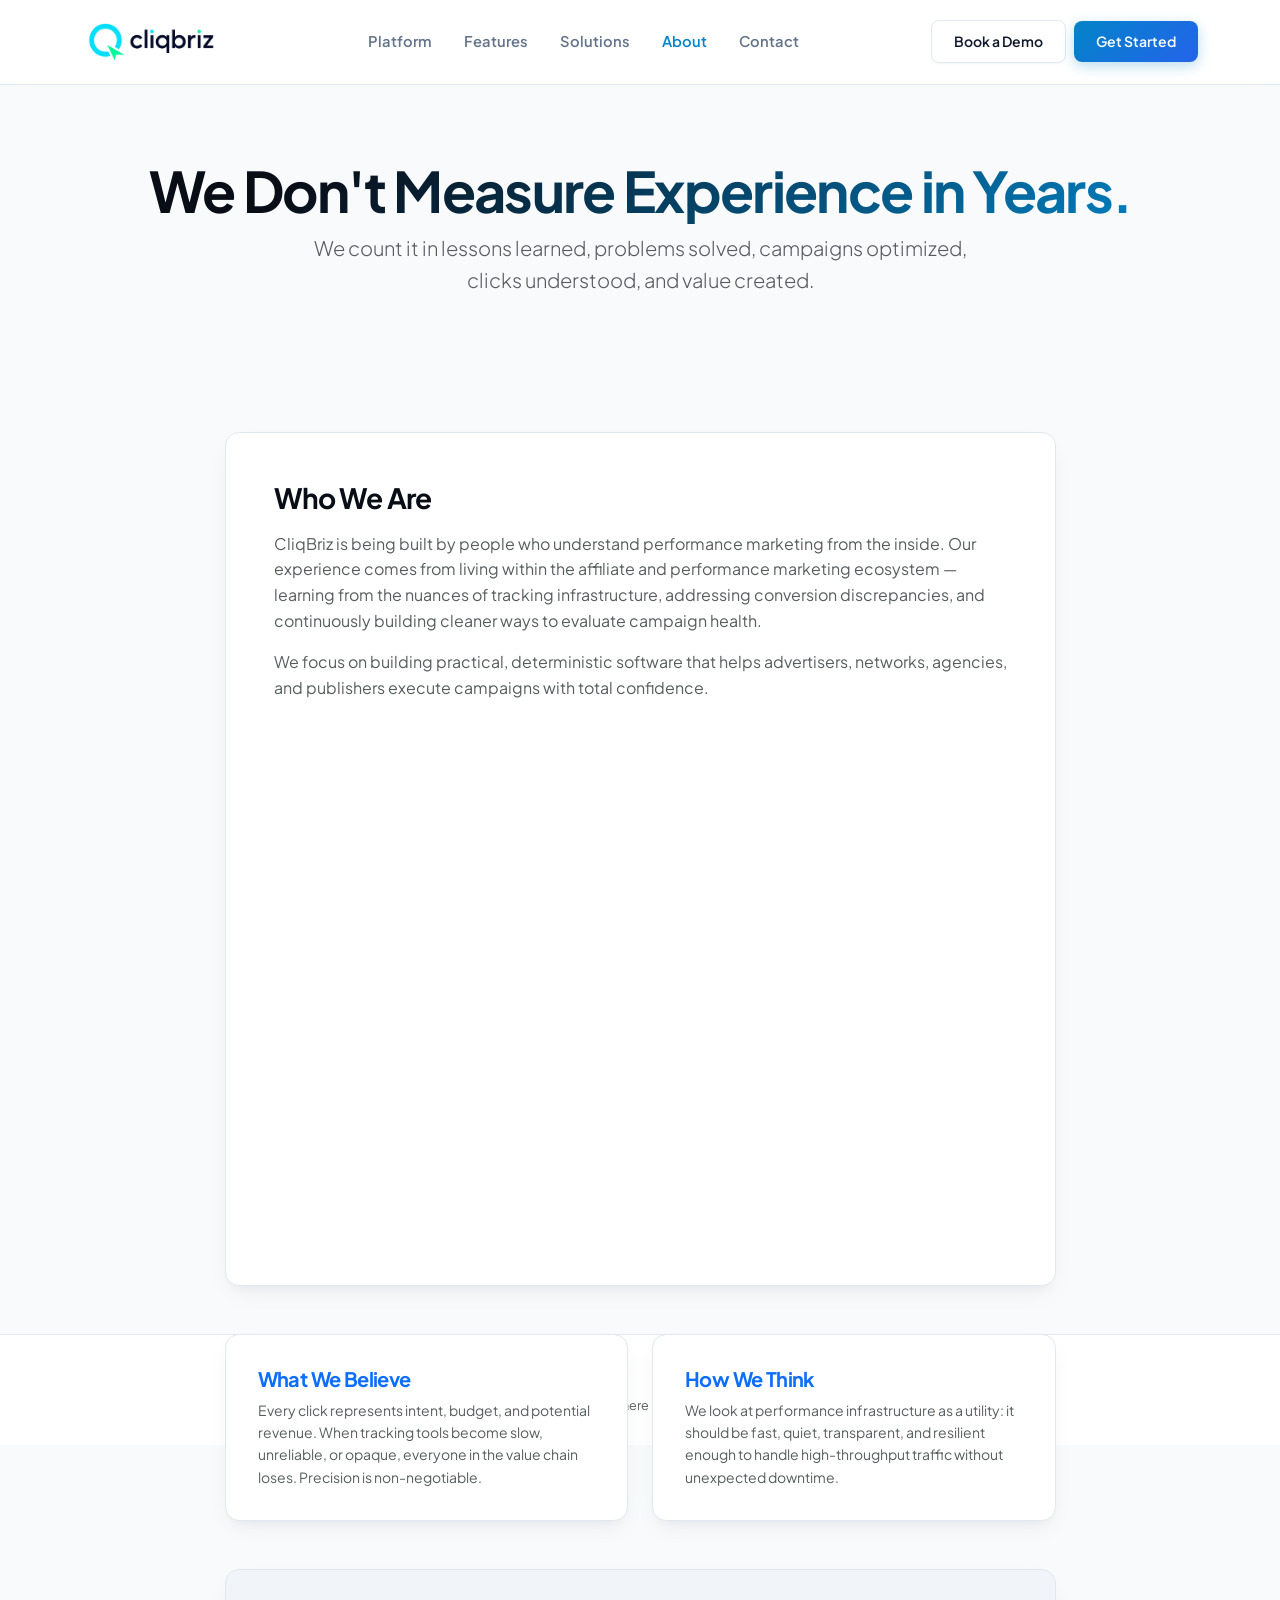
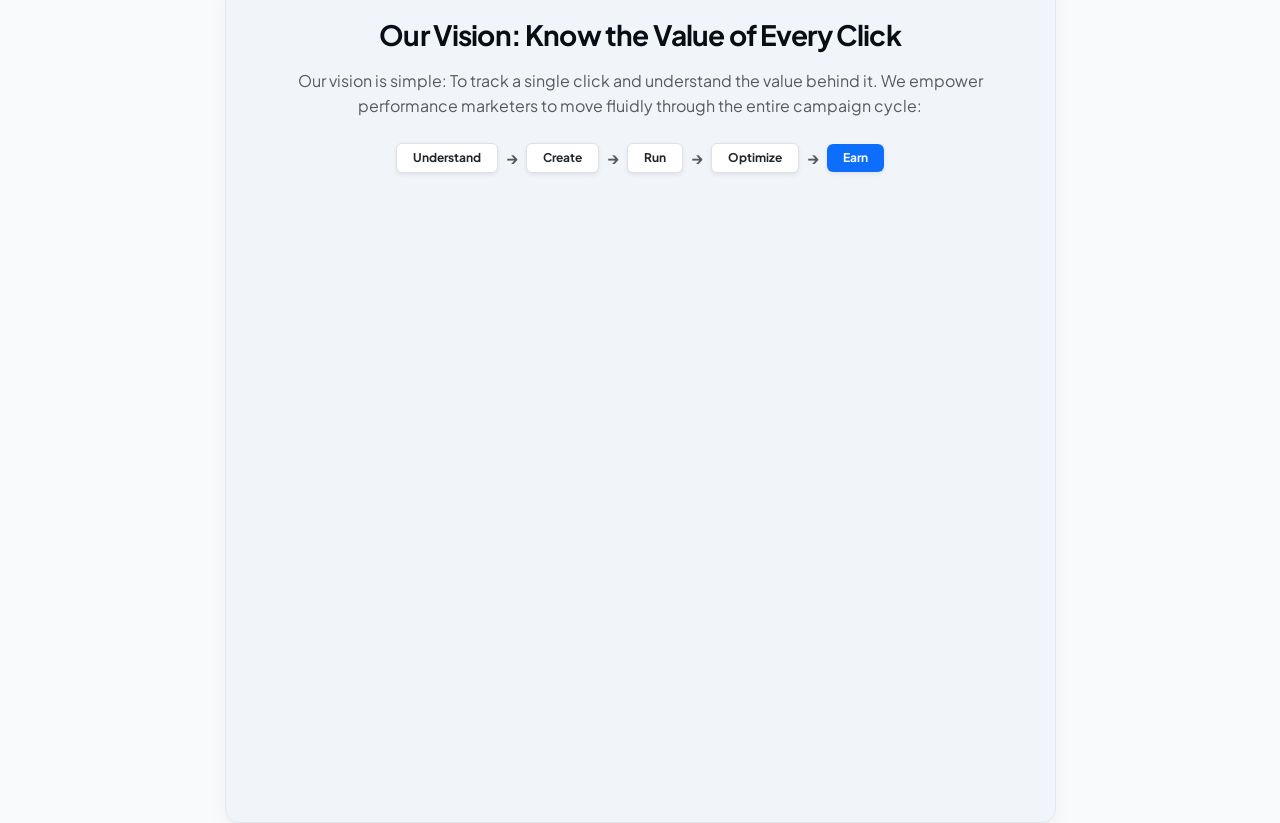
==== cliqbriz/about.html @ 2c5375c2 "Create about.html" ====
<!DOCTYPE html>
<html lang="en">
<head>
  <meta charset="UTF-8">
  <meta name="viewport" content="width=device-width, initial-scale=1.0">
  <title>About Us — CliqBriz</title>
  
  <link rel="preconnect" href="https://fonts.googleapis.com">
  <link rel="preconnect" href="https://fonts.gstatic.com" crossorigin>
  <link href="https://fonts.googleapis.com/css2?family=Plus+Jakarta+Sans:wght@400;500;600;700;800&display=swap" rel="stylesheet">
  <link href="https://cdn.jsdelivr.net/npm/bootstrap@5.3.3/dist/css/bootstrap.min.css" rel="stylesheet">
  <link rel="stylesheet" href="https://cdn.jsdelivr.net/npm/bootstrap-icons@1.11.3/font/bootstrap-icons.min.css">
  <link rel="stylesheet" href="css/style.css">
</head>
<body>

  <!-- Navbar -->
  <nav class="navbar navbar-expand-lg navbar-custom sticky-top">
    <div class="container">
      <a class="navbar-brand d-flex align-items-center" href="index.html">
        <img src="assets/images/cliqbriz-logo.png" alt="CliqBriz Logo" onerror="this.outerHTML='<span class=\'fw-bold fs-4 text-dark\'>Cliq<span class=\'text-gradient-cyan\'>Briz</span></span>'">
      </a>
      <button class="navbar-toggler border-0" type="button" data-bs-toggle="collapse" data-bs-target="#navContent">
        <i class="bi bi-list fs-2 text-dark"></i>
      </button>
      <div class="collapse navbar-collapse" id="navContent">
        <ul class="navbar-nav mx-auto mb-2 mb-lg-0">
          <li class="nav-item"><a class="nav-link" href="index.html">Platform</a></li>
          <li class="nav-item"><a class="nav-link" href="features.html">Features</a></li>
          <li class="nav-item"><a class="nav-link" href="solutions.html">Solutions</a></li>
          <li class="nav-item"><a class="nav-link active" href="about.html">About</a></li>
          <li class="nav-item"><a class="nav-link" href="contact.html">Contact</a></li>
        </ul>
        <div class="d-flex align-items-center gap-2">
          <a href="contact.html" class="btn btn-outline-cb btn-sm">Book a Demo</a>
          <a href="contact.html" class="btn btn-primary-cb btn-sm">Get Started</a>
        </div>
      </div>
    </div>
  </nav>

  <!-- Header -->
  <header class="py-5 text-center">
    <div class="container py-lg-4">
      <h1 class="display-4 fw-bold text-gradient">We Don't Measure Experience in Years.</h1>
      <p class="lead text-muted mx-auto" style="max-width: 700px;">
        We count it in lessons learned, problems solved, campaigns optimized, clicks understood, and value created.
      </p>
    </div>
  </header>

  <!-- Core Story Section -->
  <section class="py-5">
    <div class="container">
      <div class="row justify-content-center">
        <div class="col-lg-9">
          
          <div class="cb-card p-4 p-md-5 mb-5">
            <h3 class="fw-bold mb-3">Who We Are</h3>
            <p class="text-muted">
              CliqBriz is being built by people who understand performance marketing from the inside. Our experience comes from living within the affiliate and performance marketing ecosystem — learning from the nuances of tracking infrastructure, addressing conversion discrepancies, and continuously building cleaner ways to evaluate campaign health.
            </p>
            <p class="text-muted mb-0">
              We focus on building practical, deterministic software that helps advertisers, networks, agencies, and publishers execute campaigns with total confidence.
            </p>
          </div>

          <div class="row g-4 mb-5">
            <div class="col-md-6">
              <div class="cb-card">
                <h5 class="fw-bold text-primary mb-2">What We Believe</h5>
                <p class="small text-muted mb-0">
                  Every click represents intent, budget, and potential revenue. When tracking tools become slow, unreliable, or opaque, everyone in the value chain loses. Precision is non-negotiable.
                </p>
              </div>
            </div>
            <div class="col-md-6">
              <div class="cb-card">
                <h5 class="fw-bold text-primary mb-2">How We Think</h5>
                <p class="small text-muted mb-0">
                  We look at performance infrastructure as a utility: it should be fast, quiet, transparent, and resilient enough to handle high-throughput traffic without unexpected downtime.
                </p>
              </div>
            </div>
          </div>

          <div class="cb-card p-4 p-md-5 text-center section-alt">
            <h3 class="fw-bold mb-3">Our Vision: Know the Value of Every Click</h3>
            <p class="text-muted mb-4">
              Our vision is simple: To track a single click and understand the value behind it. We empower performance marketers to move fluidly through the entire campaign cycle:
            </p>
            <div class="d-flex flex-wrap justify-content-center align-items-center gap-2 fw-bold">
              <span class="badge bg-white text-dark border px-3 py-2 shadow-sm">Understand</span>
              <span class="text-muted">&rarr;</span>
              <span class="badge bg-white text-dark border px-3 py-2 shadow-sm">Create</span>
              <span class="text-muted">&rarr;</span>
              <span class="badge bg-white text-dark border px-3 py-2 shadow-sm">Run</span>
              <span class="text-muted">&rarr;</span>
              <span class="badge bg-white text-dark border px-3 py-2 shadow-sm">Optimize</span>
              <span class="text-muted">&rarr;</span>
              <span class="badge bg-primary text-white px-3 py-2 shadow-sm">Earn</span>
            </div>
          </div>

        </div>
      </div>
    </div>
  </section>

  <!-- Footer -->
  <footer class="footer-custom">
    <div class="container text-center">
      <p class="text-muted small mb-0">&copy; 2026 CliqBriz. Where Every Click Matters.</p>
    </div>
  </footer>

  <script src="https://cdn.jsdelivr.net/npm/bootstrap@5.3.3/dist/js/bootstrap.bundle.min.js"></script>
  <script src="js/script.js"></script>
</body>
</html>
---- cliqbriz/css/style.css ----
/* ==========================================================================
   CliqBriz Design System — 2026 Light Modern SaaS Edition
   Palette: Crisp Canvas (#F8FAFC), Snow White (#FFFFFF), Deep Slate (#0F172A),
            Electric Cyan (#0284C7 / #00D2FF), Royal Blue (#2563EB)
   ========================================================================== */

:root {
  /* Core Canvas & Surfaces */
  --bg-body: #f8fafc;
  --bg-surface: #ffffff;
  --bg-surface-alt: #f1f5f9;
  --bg-card: #ffffff;
  --bg-card-hover: #f8fafc;

  /* Brand Accents */
  --primary: #0284c7;
  --primary-gradient: linear-gradient(135deg, #0284c7 0%, #2563eb 100%);
  --primary-glow: rgba(2, 132, 199, 0.18);
  --secondary: #2563eb;
  --accent-cyan: #00d2ff;
  --accent-badge-bg: #e0f2fe;
  --accent-badge-text: #0369a1;

  /* Typography Colors */
  --text-main: #0f172a;
  --text-muted: #64748b;
  --text-light: #94a3b8;
  --text-heading: #090d16;

  /* Borders & Shadows */
  --border-subtle: #e2e8f0;
  --border-card: #e2e8f0;
  --border-active: #38bdf8;
  --shadow-sm: 0 1px 2px rgba(0, 0, 0, 0.04);
  --shadow-card: 0 10px 25px -5px rgba(15, 23, 42, 0.06), 0 8px 10px -6px rgba(15, 23, 42, 0.04);
  --shadow-card-hover: 0 20px 30px -10px rgba(2, 132, 199, 0.12), 0 10px 10px -5px rgba(15, 23, 42, 0.04);

  /* Geometry & Transition */
  --radius-sm: 8px;
  --radius-md: 14px;
  --radius-lg: 20px;
  --transition: all 0.25s cubic-bezier(0.16, 1, 0.3, 1);
}

/* Base Resets */
html {
  scroll-behavior: smooth;
}

body {
  font-family: 'Plus Jakarta Sans', system-ui, -apple-system, sans-serif;
  background-color: var(--bg-body);
  color: var(--text-main);
  overflow-x: hidden;
  line-height: 1.6;
}

/* Typography & Gradients */
h1, h2, h3, h4, h5, h6 {
  font-weight: 700;
  letter-spacing: -0.03em;
  color: var(--text-heading);
}

.text-gradient {
  background: linear-gradient(135deg, #090d16 20%, #0284c7 100%);
  -webkit-background-clip: text;
  -webkit-text-fill-color: transparent;
}

.text-gradient-cyan {
  background: linear-gradient(135deg, #0284c7 0%, #2563eb 100%);
  -webkit-background-clip: text;
  -webkit-text-fill-color: transparent;
}

/* Sticky Light Glass Navbar */
.navbar-custom {
  background: rgba(255, 255, 255, 0.88);
  backdrop-filter: blur(14px);
  -webkit-backdrop-filter: blur(14px);
  border-bottom: 1px solid var(--border-subtle);
  padding: 18px 0;
  transition: var(--transition);
}

.navbar-custom.navbar-scrolled {
  padding: 12px 0;
  background: rgba(255, 255, 255, 0.98);
  box-shadow: 0 4px 20px rgba(15, 23, 42, 0.06);
}

.navbar-brand img {
  max-height: 38px;
  width: auto;
  object-fit: contain;
}

.nav-link {
  color: var(--text-muted) !important;
  font-weight: 600;
  font-size: 0.92rem;
  padding: 8px 16px !important;
  transition: var(--transition);
}

.nav-link:hover, .nav-link.active {
  color: var(--primary) !important;
}

/* Button System */
.btn-primary-cb {
  background: var(--primary-gradient);
  color: #ffffff !important;
  font-weight: 600;
  border: none;
  border-radius: var(--radius-sm);
  padding: 10px 22px;
  transition: var(--transition);
  box-shadow: 0 4px 14px rgba(2, 132, 199, 0.28);
  text-decoration: none;
  display: inline-flex;
  align-items: center;
  gap: 8px;
}

.btn-primary-cb:hover {
  transform: translateY(-2px);
  box-shadow: 0 6px 20px rgba(2, 132, 199, 0.4);
}

.btn-outline-cb {
  background: #ffffff;
  border: 1px solid var(--border-subtle);
  color: var(--text-main) !important;
  font-weight: 600;
  border-radius: var(--radius-sm);
  padding: 10px 22px;
  transition: var(--transition);
  text-decoration: none;
  display: inline-flex;
  align-items: center;
  gap: 8px;
  box-shadow: var(--shadow-sm);
}

.btn-outline-cb:hover {
  border-color: var(--primary);
  color: var(--primary) !important;
  background: var(--bg-surface-alt);
}

/* Light Cards */
.cb-card {
  background: var(--bg-card);
  border: 1px solid var(--border-card);
  border-radius: var(--radius-md);
  padding: 2rem;
  transition: var(--transition);
  position: relative;
  height: 100%;
  box-shadow: var(--shadow-card);
}

.cb-card:hover {
  border-color: var(--border-active);
  transform: translateY(-4px);
  box-shadow: var(--shadow-card-hover);
}

.cb-icon-box {
  width: 48px;
  height: 48px;
  border-radius: 12px;
  background: var(--accent-badge-bg);
  color: var(--primary);
  display: flex;
  align-items: center;
  justify-content: center;
  font-size: 1.35rem;
  margin-bottom: 1.25rem;
  border: 1px solid rgba(2, 132, 199, 0.15);
}

/* Animated Flow Pipeline (Light Theme) */
.hero-pipeline-wrapper {
  background: radial-gradient(circle at center, rgba(2, 132, 199, 0.08) 0%, transparent 70%);
  position: relative;
  padding: 40px 10px;
}

.pipeline-track {
  display: flex;
  align-items: center;
  justify-content: space-between;
  position: relative;
  max-width: 920px;
  margin: 0 auto;
}

.pipeline-node {
  background: #ffffff;
  border: 1px solid var(--border-card);
  border-radius: var(--radius-sm);
  padding: 12px 18px;
  text-align: center;
  z-index: 2;
  position: relative;
  min-width: 110px;
  box-shadow: var(--shadow-card);
  transition: var(--transition);
}

.pipeline-node.active-node {
  border-color: var(--primary);
  background: #f0f9ff;
  box-shadow: 0 0 18px var(--primary-glow);
}

.pipeline-node-title {
  font-size: 0.82rem;
  font-weight: 700;
  color: var(--text-heading);
}

.pipeline-node-sub {
  font-size: 0.68rem;
  color: var(--text-muted);
}

.pipeline-connector {
  flex-grow: 1;
  height: 2px;
  background: #cbd5e1;
  position: relative;
  overflow: hidden;
}

.pipeline-pulse {
  position: absolute;
  top: 0;
  left: -100%;
  width: 40%;
  height: 100%;
  background: linear-gradient(90deg, transparent, var(--primary), transparent);
  animation: pulseFlow 2.8s infinite linear;
}

@keyframes pulseFlow {
  0% { left: -100%; }
  100% { left: 200%; }
}

/* Light SaaS Dashboard Mockup */
.mockup-window {
  background: #ffffff;
  border: 1px solid var(--border-card);
  border-radius: var(--radius-lg);
  overflow: hidden;
  box-shadow: 0 25px 50px -12px rgba(15, 23, 42, 0.12);
}

.mockup-header {
  background: #f8fafc;
  padding: 14px 22px;
  border-bottom: 1px solid var(--border-subtle);
  display: flex;
  align-items: center;
  justify-content: space-between;
}

.mockup-dots {
  display: flex;
  gap: 6px;
}

.mockup-dot {
  width: 10px;
  height: 10px;
  border-radius: 50%;
}

.mockup-dot.red { background: #f87171; }
.mockup-dot.yellow { background: #fbbf24; }
.mockup-dot.green { background: #34d399; }

.stat-widget {
  background: #f8fafc;
  border: 1px solid var(--border-subtle);
  border-radius: var(--radius-sm);
  padding: 1.25rem;
}

.stat-widget-value {
  font-size: 1.75rem;
  font-weight: 800;
  color: var(--text-heading);
}

.stat-widget-label {
  font-size: 0.72rem;
  text-transform: uppercase;
  letter-spacing: 0.05em;
  font-weight: 700;
  color: var(--text-muted);
}

/* Light Journey Nodes */
.journey-node {
  background: #ffffff;
  border: 1px dashed var(--border-card);
  border-radius: var(--radius-sm);
  padding: 18px 20px;
  text-align: center;
  box-shadow: var(--shadow-sm);
  transition: var(--transition);
}

.journey-node:hover {
  border-style: solid;
  border-color: var(--primary);
  box-shadow: var(--shadow-card);
}

/* Code Snippet Box */
.code-preview {
  background: #0f172a;
  border: 1px solid #1e293b;
  border-radius: var(--radius-sm);
  padding: 18px;
  font-family: 'JetBrains Mono', monospace;
  font-size: 0.85rem;
  color: #38bdf8;
  overflow-x: auto;
}

/* Section Background Alternation */
.section-alt {
  background-color: var(--bg-surface-alt);
  border-top: 1px solid var(--border-subtle);
  border-bottom: 1px solid var(--border-subtle);
}

/* Footer (Crisp & Clean) */
.footer-custom {
  background: #ffffff;
  border-top: 1px solid var(--border-subtle);
  padding: 60px 0 30px;
  font-size: 0.9rem;
}

.footer-link {
  color: var(--text-muted);
  text-decoration: none;
  transition: var(--transition);
  display: inline-block;
  margin-bottom: 8px;
  font-weight: 500;
}

.footer-link:hover {
  color: var(--primary);
  transform: translateX(3px);
}

/* Form Styles */
.form-control, .form-select {
  background-color: #ffffff !important;
  border: 1px solid var(--border-subtle) !important;
  color: var(--text-main) !important;
  padding: 10px 14px;
  border-radius: var(--radius-sm);
}

.form-control:focus, .form-select:focus {
  border-color: var(--primary) !important;
  box-shadow: 0 0 0 0.25rem rgba(2, 132, 199, 0.15) !important;
}

/* Scroll Fade Animation */
.fade-in-up {
  opacity: 0;
  transform: translateY(20px);
  transition: opacity 0.6s ease-out, transform 0.6s ease-out;
}

.fade-in-up.visible {
  opacity: 1;
  transform: translateY(0);
}

@media (prefers-reduced-motion: reduce) {
  .pipeline-pulse { animation: none; left: 50%; }
  .fade-in-up { transition: none; opacity: 1; transform: none; }
  .cb-card:hover { transform: none; }
}

@media (max-width: 991.98px) {
  .pipeline-track { flex-direction: column; gap: 15px; }
  .pipeline-connector { width: 2px; height: 25px; }
  .pipeline-pulse {
    width: 100%;
    height: 40%;
    animation: pulseVertical 2s infinite linear;
  }
  @keyframes pulseVertical {
    0% { top: -100%; }
    100% { top: 200%; }
  }
}
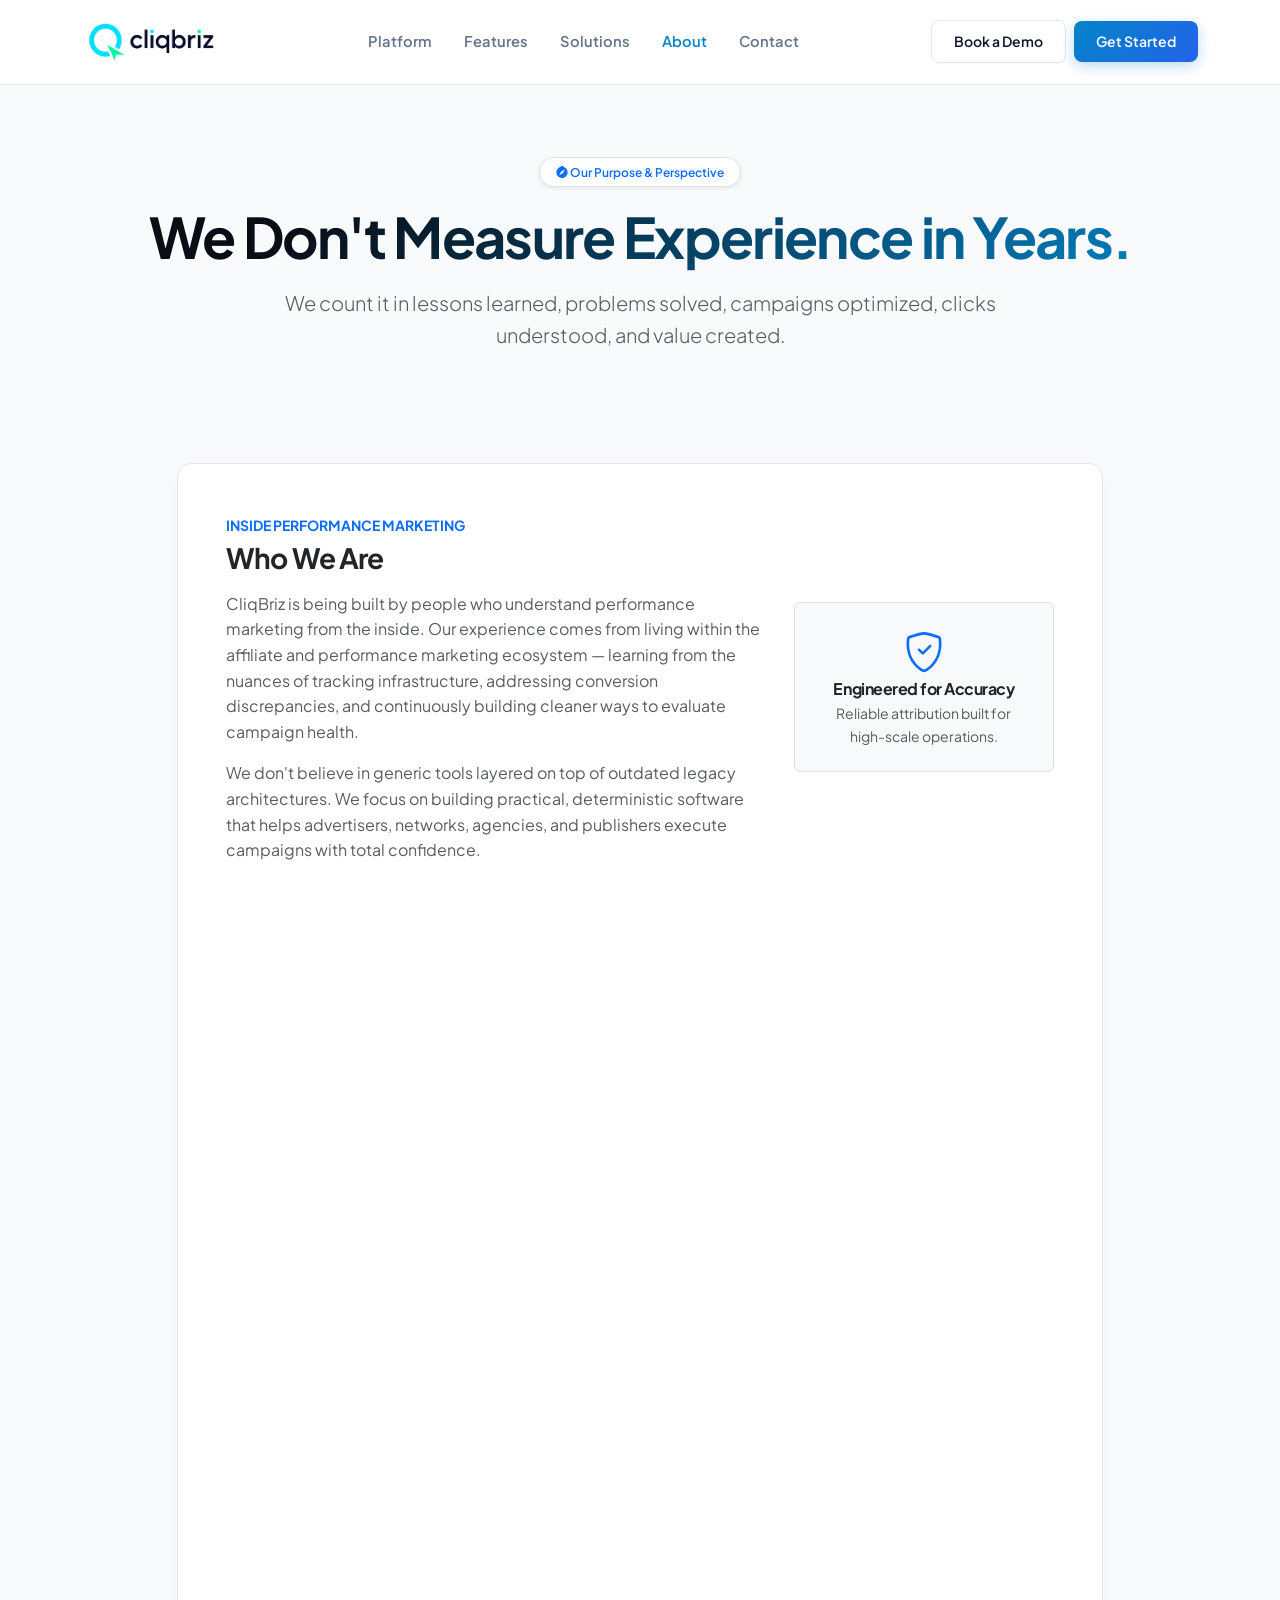
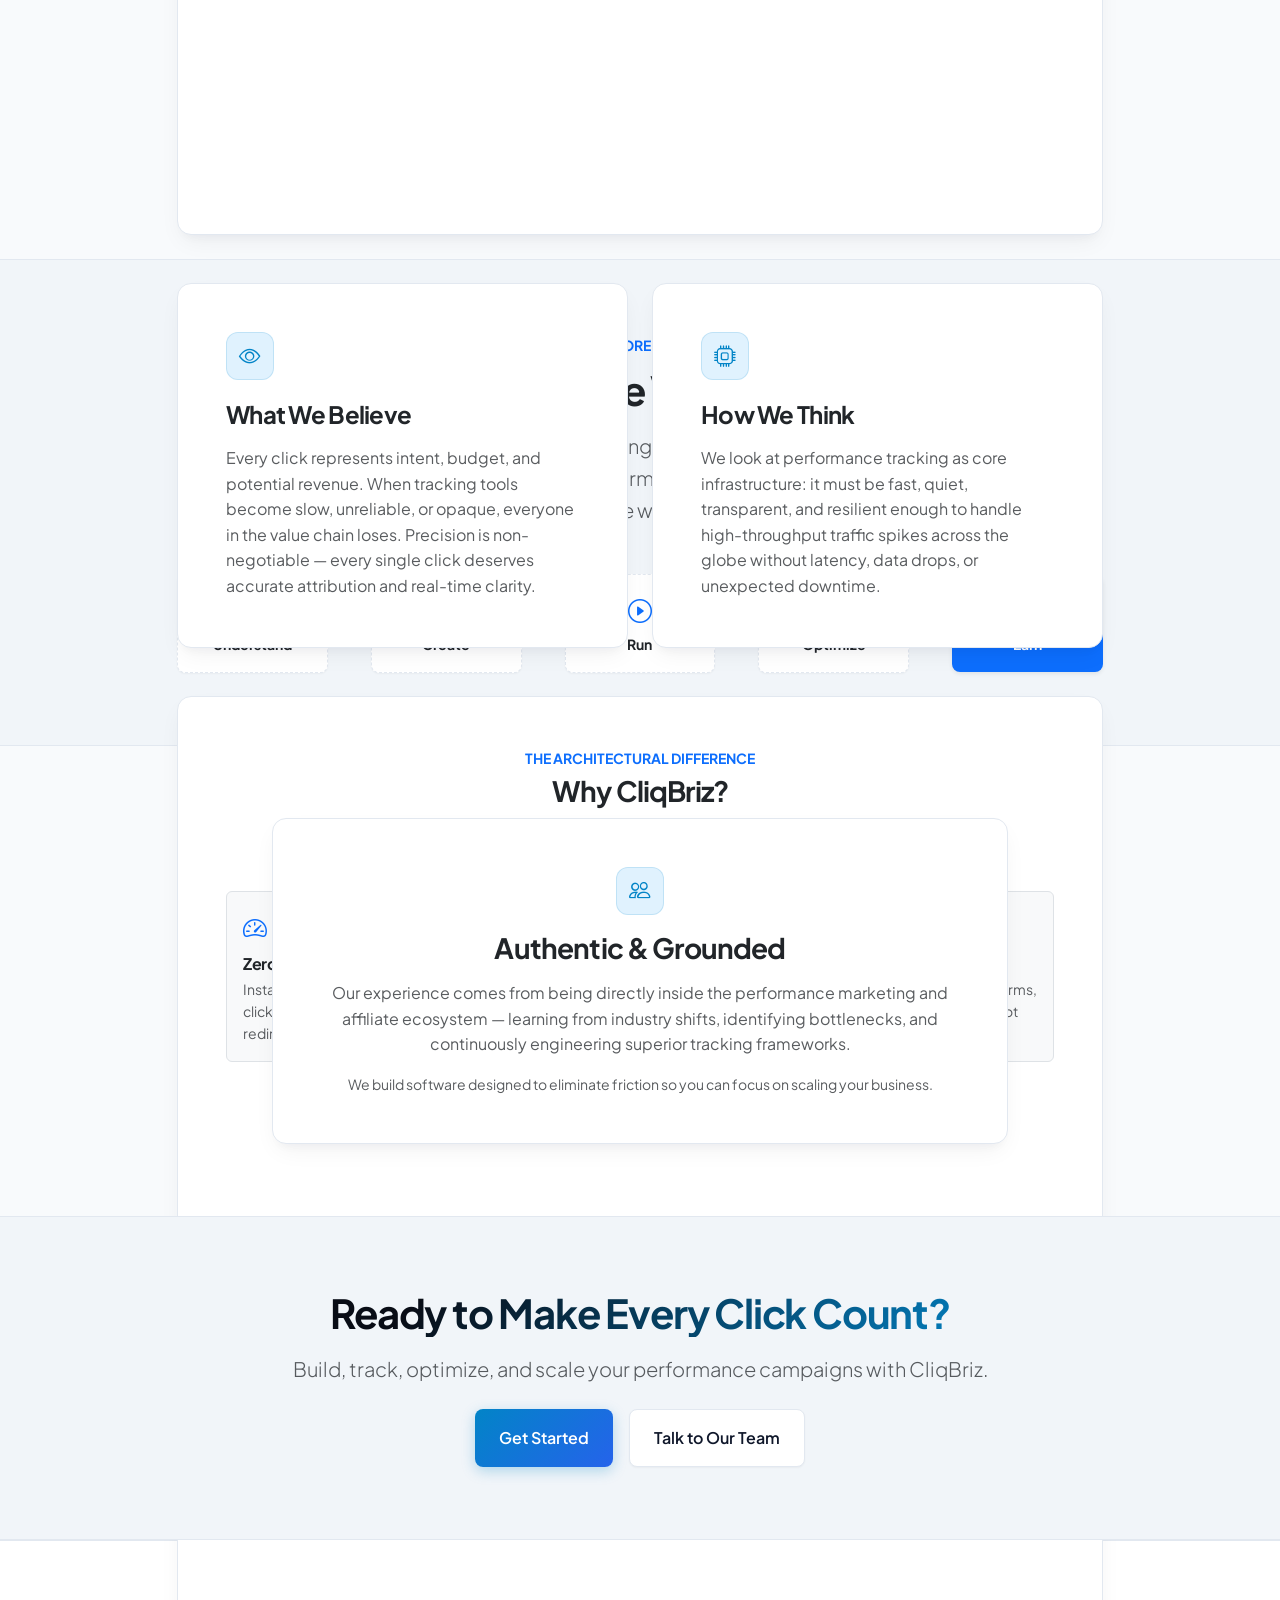
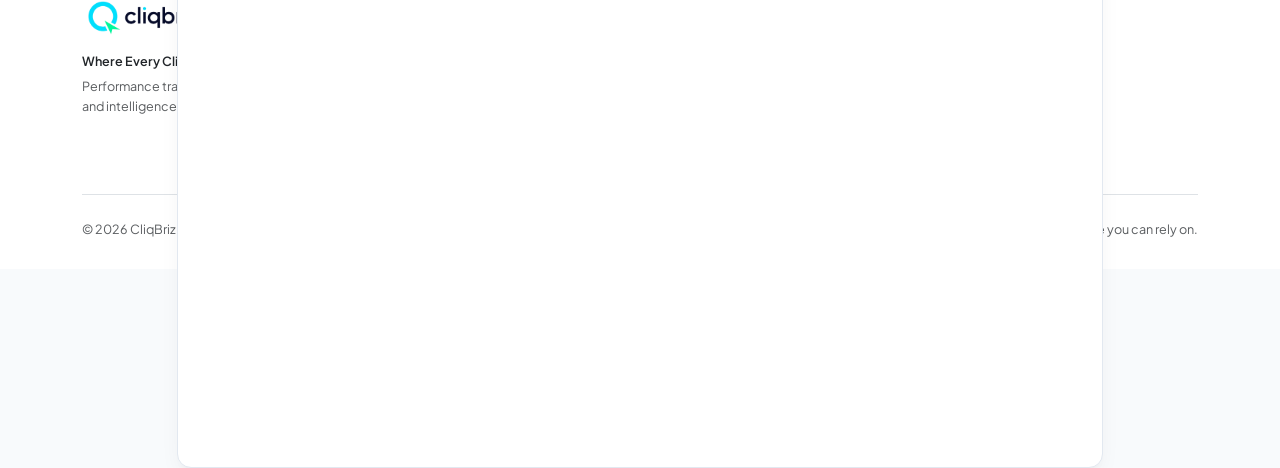
==== commit 5c9d8098: "Update about.html" ====
--- a/cliqbriz/about.html
+++ b/cliqbriz/about.html
@@ -3,24 +3,27 @@
 <head>
   <meta charset="UTF-8">
   <meta name="viewport" content="width=device-width, initial-scale=1.0">
-  <title>About Us — CliqBriz</title>
+  <title>About Us — Our Philosophy & Vision | CliqBriz</title>
   
+  <!-- CDNs -->
   <link rel="preconnect" href="https://fonts.googleapis.com">
   <link rel="preconnect" href="https://fonts.gstatic.com" crossorigin>
-  <link href="https://fonts.googleapis.com/css2?family=Plus+Jakarta+Sans:wght@400;500;600;700;800&display=swap" rel="stylesheet">
+  <link href="https://fonts.googleapis.com/css2?family=Plus+Jakarta+Sans:wght@400;500;600;700;800&family=JetBrains+Mono:wght@400;500&display=swap" rel="stylesheet">
   <link href="https://cdn.jsdelivr.net/npm/bootstrap@5.3.3/dist/css/bootstrap.min.css" rel="stylesheet">
   <link rel="stylesheet" href="https://cdn.jsdelivr.net/npm/bootstrap-icons@1.11.3/font/bootstrap-icons.min.css">
+  
+  <!-- Custom Light Stylesheet -->
   <link rel="stylesheet" href="css/style.css">
 </head>
 <body>
 
-  <!-- Navbar -->
+  <!-- Sticky Navbar -->
   <nav class="navbar navbar-expand-lg navbar-custom sticky-top">
     <div class="container">
       <a class="navbar-brand d-flex align-items-center" href="index.html">
         <img src="assets/images/cliqbriz-logo.png" alt="CliqBriz Logo" onerror="this.outerHTML='<span class=\'fw-bold fs-4 text-dark\'>Cliq<span class=\'text-gradient-cyan\'>Briz</span></span>'">
       </a>
-      <button class="navbar-toggler border-0" type="button" data-bs-toggle="collapse" data-bs-target="#navContent">
+      <button class="navbar-toggler border-0" type="button" data-bs-toggle="collapse" data-bs-target="#navContent" aria-controls="navContent" aria-expanded="false" aria-label="Toggle navigation">
         <i class="bi bi-list fs-2 text-dark"></i>
       </button>
       <div class="collapse navbar-collapse" id="navContent">
@@ -39,81 +42,242 @@
     </div>
   </nav>
 
-  <!-- Header -->
+  <!-- Page Header -->
   <header class="py-5 text-center">
     <div class="container py-lg-4">
-      <h1 class="display-4 fw-bold text-gradient">We Don't Measure Experience in Years.</h1>
-      <p class="lead text-muted mx-auto" style="max-width: 700px;">
+      <span class="badge rounded-pill bg-white border border-subtle shadow-sm mb-3 px-3 py-2 text-primary fw-semibold">
+        <i class="bi bi-compass-fill"></i> Our Purpose & Perspective
+      </span>
+      <h1 class="display-4 fw-bold text-gradient mb-3">We Don't Measure Experience in Years.</h1>
+      <p class="lead text-muted mx-auto" style="max-width: 720px;">
         We count it in lessons learned, problems solved, campaigns optimized, clicks understood, and value created.
       </p>
     </div>
   </header>
 
-  <!-- Core Story Section -->
-  <section class="py-5">
+  <!-- Main Narrative Section: Who We Are -->
+  <section class="py-4">
     <div class="container">
       <div class="row justify-content-center">
-        <div class="col-lg-9">
+        <div class="col-lg-10">
           
           <div class="cb-card p-4 p-md-5 mb-5">
-            <h3 class="fw-bold mb-3">Who We Are</h3>
-            <p class="text-muted">
-              CliqBriz is being built by people who understand performance marketing from the inside. Our experience comes from living within the affiliate and performance marketing ecosystem — learning from the nuances of tracking infrastructure, addressing conversion discrepancies, and continuously building cleaner ways to evaluate campaign health.
-            </p>
-            <p class="text-muted mb-0">
-              We focus on building practical, deterministic software that helps advertisers, networks, agencies, and publishers execute campaigns with total confidence.
-            </p>
-          </div>
-
+            <div class="row align-items-center g-4">
+              <div class="col-lg-8">
+                <span class="text-primary fw-bold small text-uppercase">Inside Performance Marketing</span>
+                <h3 class="fw-bold text-dark mt-1 mb-3">Who We Are</h3>
+                <p class="text-muted">
+                  CliqBriz is being built by people who understand performance marketing from the inside. Our experience comes from living within the affiliate and performance marketing ecosystem — learning from the nuances of tracking infrastructure, addressing conversion discrepancies, and continuously building cleaner ways to evaluate campaign health.
+                </p>
+                <p class="text-muted mb-0">
+                  We don't believe in generic tools layered on top of outdated legacy architectures. We focus on building practical, deterministic software that helps advertisers, networks, agencies, and publishers execute campaigns with total confidence.
+                </p>
+              </div>
+              <div class="col-lg-4 text-center">
+                <div class="p-4 bg-light rounded border border-subtle">
+                  <div class="display-6 fw-bold text-primary mb-1"><i class="bi bi-shield-check"></i></div>
+                  <h6 class="fw-bold text-dark mb-1">Engineered for Accuracy</h6>
+                  <p class="small text-muted mb-0">Reliable attribution built for high-scale operations.</p>
+                </div>
+              </div>
+            </div>
+          </div>
+
+          <!-- Dual Philosophy Pillars -->
           <div class="row g-4 mb-5">
             <div class="col-md-6">
-              <div class="cb-card">
-                <h5 class="fw-bold text-primary mb-2">What We Believe</h5>
-                <p class="small text-muted mb-0">
-                  Every click represents intent, budget, and potential revenue. When tracking tools become slow, unreliable, or opaque, everyone in the value chain loses. Precision is non-negotiable.
+              <div class="cb-card h-100 p-4 p-md-5">
+                <div class="cb-icon-box"><i class="bi bi-eye"></i></div>
+                <h4 class="fw-bold text-dark mb-3">What We Believe</h4>
+                <p class="text-muted mb-0">
+                  Every click represents intent, budget, and potential revenue. When tracking tools become slow, unreliable, or opaque, everyone in the value chain loses. Precision is non-negotiable — every single click deserves accurate attribution and real-time clarity.
                 </p>
               </div>
             </div>
             <div class="col-md-6">
-              <div class="cb-card">
-                <h5 class="fw-bold text-primary mb-2">How We Think</h5>
-                <p class="small text-muted mb-0">
-                  We look at performance infrastructure as a utility: it should be fast, quiet, transparent, and resilient enough to handle high-throughput traffic without unexpected downtime.
-                </p>
-              </div>
-            </div>
-          </div>
-
-          <div class="cb-card p-4 p-md-5 text-center section-alt">
-            <h3 class="fw-bold mb-3">Our Vision: Know the Value of Every Click</h3>
-            <p class="text-muted mb-4">
-              Our vision is simple: To track a single click and understand the value behind it. We empower performance marketers to move fluidly through the entire campaign cycle:
+              <div class="cb-card h-100 p-4 p-md-5">
+                <div class="cb-icon-box"><i class="bi bi-cpu"></i></div>
+                <h4 class="fw-bold text-dark mb-3">How We Think</h4>
+                <p class="text-muted mb-0">
+                  We look at performance tracking as core infrastructure: it must be fast, quiet, transparent, and resilient enough to handle high-throughput traffic spikes across the globe without latency, data drops, or unexpected downtime.
+                </p>
+              </div>
+            </div>
+          </div>
+
+          <!-- Why CliqBriz Section -->
+          <div class="cb-card p-4 p-md-5 mb-5">
+            <div class="text-center mb-4">
+              <span class="text-primary fw-bold small text-uppercase">The Architectural Difference</span>
+              <h3 class="fw-bold text-dark mt-1">Why CliqBriz?</h3>
+              <p class="text-muted mx-auto" style="max-width: 600px;">
+                Traditional affiliate software was built for simpler funnels. CliqBriz is engineered from the ground up for modern multi-parameter performance marketing.
+              </p>
+            </div>
+
+            <div class="row g-4 text-start">
+              <div class="col-md-4">
+                <div class="p-3 bg-light rounded border border-subtle h-100">
+                  <div class="text-primary fs-4 mb-2"><i class="bi bi-speedometer2"></i></div>
+                  <h6 class="fw-bold text-dark mb-1">Zero-Latency Ingestion</h6>
+                  <p class="small text-muted mb-0">Instant parameter parsing and click routing without dropped redirect hops.</p>
+                </div>
+              </div>
+              <div class="col-md-4">
+                <div class="p-3 bg-light rounded border border-subtle h-100">
+                  <div class="text-primary fs-4 mb-2"><i class="bi bi-diagram-2"></i></div>
+                  <h6 class="fw-bold text-dark mb-1">Transparent Attribution</h6>
+                  <p class="small text-muted mb-0">Clear S2S postback records that give both advertisers and publishers full visibility.</p>
+                </div>
+              </div>
+              <div class="col-md-4">
+                <div class="p-3 bg-light rounded border border-subtle h-100">
+                  <div class="text-primary fs-4 mb-2"><i class="bi bi-shield-lock"></i></div>
+                  <h6 class="fw-bold text-dark mb-1">Proactive Fraud Guard</h6>
+                  <p class="small text-muted mb-0">Automated filtering for click farms, abnormal CTIT intervals, and bot traffic.</p>
+                </div>
+              </div>
+            </div>
+          </div>
+
+        </div>
+      </div>
+    </div>
+  </section>
+
+  <!-- Vision Section & Value Pathway -->
+  <section class="py-5 section-alt">
+    <div class="container py-lg-4">
+      <div class="row justify-content-center">
+        <div class="col-lg-10 text-center">
+          
+          <span class="text-primary fw-bold small text-uppercase">Our Core Vision</span>
+          <h2 class="display-6 fw-bold text-dark mt-2 mb-3">Our Vision: Know the Value of Every Click.</h2>
+          <p class="lead text-muted mx-auto mb-5" style="max-width: 680px;">
+            "Our vision is simple: To track a single click and understand the value behind it. We want to give performance marketers the privilege to execute every stage with absolute clarity."
+          </p>
+
+          <!-- Visual Step Progression -->
+          <div class="row g-3 justify-content-center align-items-center">
+            <div class="col-6 col-md">
+              <div class="journey-node p-3">
+                <div class="text-primary fs-4 mb-1"><i class="bi bi-search"></i></div>
+                <div class="fw-bold text-dark small">Understand</div>
+              </div>
+            </div>
+            <div class="col-auto d-none d-md-block text-muted">&rarr;</div>
+            <div class="col-6 col-md">
+              <div class="journey-node p-3">
+                <div class="text-primary fs-4 mb-1"><i class="bi bi-pencil-square"></i></div>
+                <div class="fw-bold text-dark small">Create</div>
+              </div>
+            </div>
+            <div class="col-auto d-none d-md-block text-muted">&rarr;</div>
+            <div class="col-6 col-md">
+              <div class="journey-node p-3">
+                <div class="text-primary fs-4 mb-1"><i class="bi bi-play-circle"></i></div>
+                <div class="fw-bold text-dark small">Run</div>
+              </div>
+            </div>
+            <div class="col-auto d-none d-md-block text-muted">&rarr;</div>
+            <div class="col-6 col-md">
+              <div class="journey-node p-3">
+                <div class="text-primary fs-4 mb-1"><i class="bi bi-sliders"></i></div>
+                <div class="fw-bold text-dark small">Optimize</div>
+              </div>
+            </div>
+            <div class="col-auto d-none d-md-block text-muted">&rarr;</div>
+            <div class="col-6 col-md">
+              <div class="journey-node p-3 bg-primary text-white border-0 shadow-sm">
+                <div class="text-white fs-4 mb-1"><i class="bi bi-cash-coin"></i></div>
+                <div class="fw-bold text-white small">Earn</div>
+              </div>
+            </div>
+          </div>
+
+        </div>
+      </div>
+    </div>
+  </section>
+
+  <!-- Team Philosophy Section -->
+  <section class="py-5">
+    <div class="container py-lg-4">
+      <div class="row justify-content-center">
+        <div class="col-lg-8 text-center fade-in-up">
+          <div class="cb-card p-4 p-md-5">
+            <div class="cb-icon-box mx-auto mb-3"><i class="bi bi-people"></i></div>
+            <h3 class="fw-bold text-dark mb-3">Authentic & Grounded</h3>
+            <p class="text-muted">
+              Our experience comes from being directly inside the performance marketing and affiliate ecosystem — learning from industry shifts, identifying bottlenecks, and continuously engineering superior tracking frameworks.
             </p>
-            <div class="d-flex flex-wrap justify-content-center align-items-center gap-2 fw-bold">
-              <span class="badge bg-white text-dark border px-3 py-2 shadow-sm">Understand</span>
-              <span class="text-muted">&rarr;</span>
-              <span class="badge bg-white text-dark border px-3 py-2 shadow-sm">Create</span>
-              <span class="text-muted">&rarr;</span>
-              <span class="badge bg-white text-dark border px-3 py-2 shadow-sm">Run</span>
-              <span class="text-muted">&rarr;</span>
-              <span class="badge bg-white text-dark border px-3 py-2 shadow-sm">Optimize</span>
-              <span class="text-muted">&rarr;</span>
-              <span class="badge bg-primary text-white px-3 py-2 shadow-sm">Earn</span>
-            </div>
-          </div>
-
-        </div>
-      </div>
-    </div>
-  </section>
-
-  <!-- Footer -->
+            <p class="text-muted small mb-0">
+              We build software designed to eliminate friction so you can focus on scaling your business.
+            </p>
+          </div>
+        </div>
+      </div>
+    </div>
+  </section>
+
+  <!-- Final CTA -->
+  <section class="py-5 section-alt text-center position-relative">
+    <div class="container py-lg-4">
+      <div class="row justify-content-center">
+        <div class="col-lg-8 fade-in-up">
+          <h2 class="display-6 fw-bold mb-3 text-gradient">Ready to Make Every Click Count?</h2>
+          <p class="lead text-muted mb-4">
+            Build, track, optimize, and scale your performance campaigns with CliqBriz.
+          </p>
+          <div class="d-flex flex-wrap justify-content-center gap-3">
+            <a href="contact.html" class="btn btn-primary-cb px-4 py-3">Get Started</a>
+            <a href="contact.html" class="btn btn-outline-cb px-4 py-3">Talk to Our Team</a>
+          </div>
+        </div>
+      </div>
+    </div>
+  </section>
+
+  <!-- Complete Multi-Column Footer -->
   <footer class="footer-custom">
-    <div class="container text-center">
-      <p class="text-muted small mb-0">&copy; 2026 CliqBriz. Where Every Click Matters.</p>
+    <div class="container">
+      <div class="row g-4 mb-5">
+        <div class="col-lg-4">
+          <img src="assets/images/cliqbriz-logo.png" alt="CliqBriz Logo" class="mb-3" style="max-height: 34px;" onerror="this.outerHTML='<h5 class=\'fw-bold text-dark mb-3\'>Cliq<span class=\'text-gradient-cyan\'>Briz</span></h5>'">
+          <p class="text-dark fw-semibold small mb-1">Where Every Click Matters.</p>
+          <p class="text-muted small">Performance tracking infrastructure built for precision, scale, and intelligence.</p>
+        </div>
+        <div class="col-6 col-lg-2">
+          <h6 class="fw-bold text-dark mb-3">Platform</h6>
+          <ul class="list-unstyled">
+            <li><a href="index.html" class="footer-link">Overview</a></li>
+            <li><a href="features.html" class="footer-link">Features</a></li>
+            <li><a href="solutions.html" class="footer-link">Solutions</a></li>
+          </ul>
+        </div>
+        <div class="col-6 col-lg-2">
+          <h6 class="fw-bold text-dark mb-3">Company</h6>
+          <ul class="list-unstyled">
+            <li><a href="about.html" class="footer-link">About Us</a></li>
+            <li><a href="contact.html" class="footer-link">Contact</a></li>
+          </ul>
+        </div>
+        <div class="col-12 col-lg-4">
+          <h6 class="fw-bold text-dark mb-3">Legal & Trust</h6>
+          <ul class="list-unstyled">
+            <li><a href="privacy-policy.html" class="footer-link">Privacy Policy</a></li>
+            <li><a href="terms.html" class="footer-link">Terms & Conditions</a></li>
+          </ul>
+        </div>
+      </div>
+      <div class="d-flex flex-wrap justify-content-between align-items-center pt-4 border-top border-subtle text-muted small">
+        <div>&copy; 2026 CliqBriz. All rights reserved.</div>
+        <div><span class="text-muted">A tracking infrastructure you can rely on.</span></div>
+      </div>
     </div>
   </footer>
 
+  <!-- Scripts -->
   <script src="https://cdn.jsdelivr.net/npm/bootstrap@5.3.3/dist/js/bootstrap.bundle.min.js"></script>
   <script src="js/script.js"></script>
 </body>
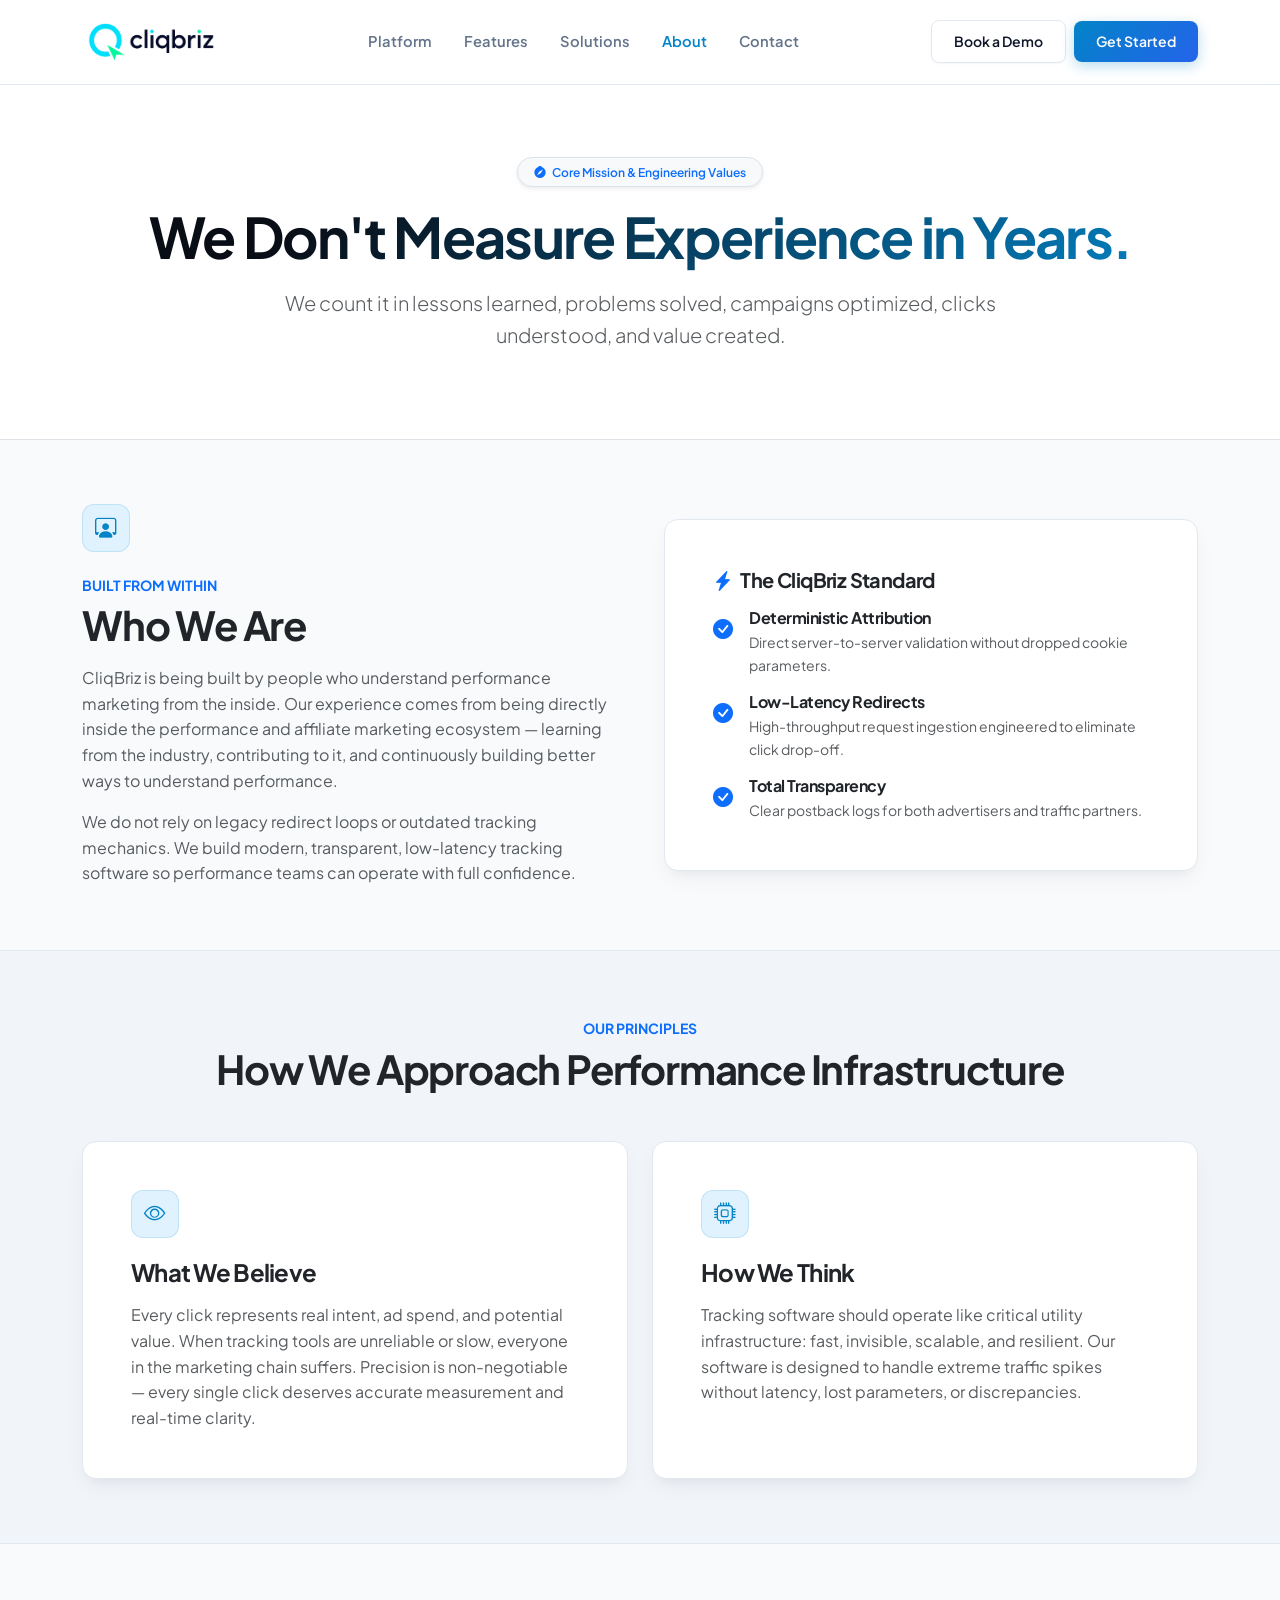
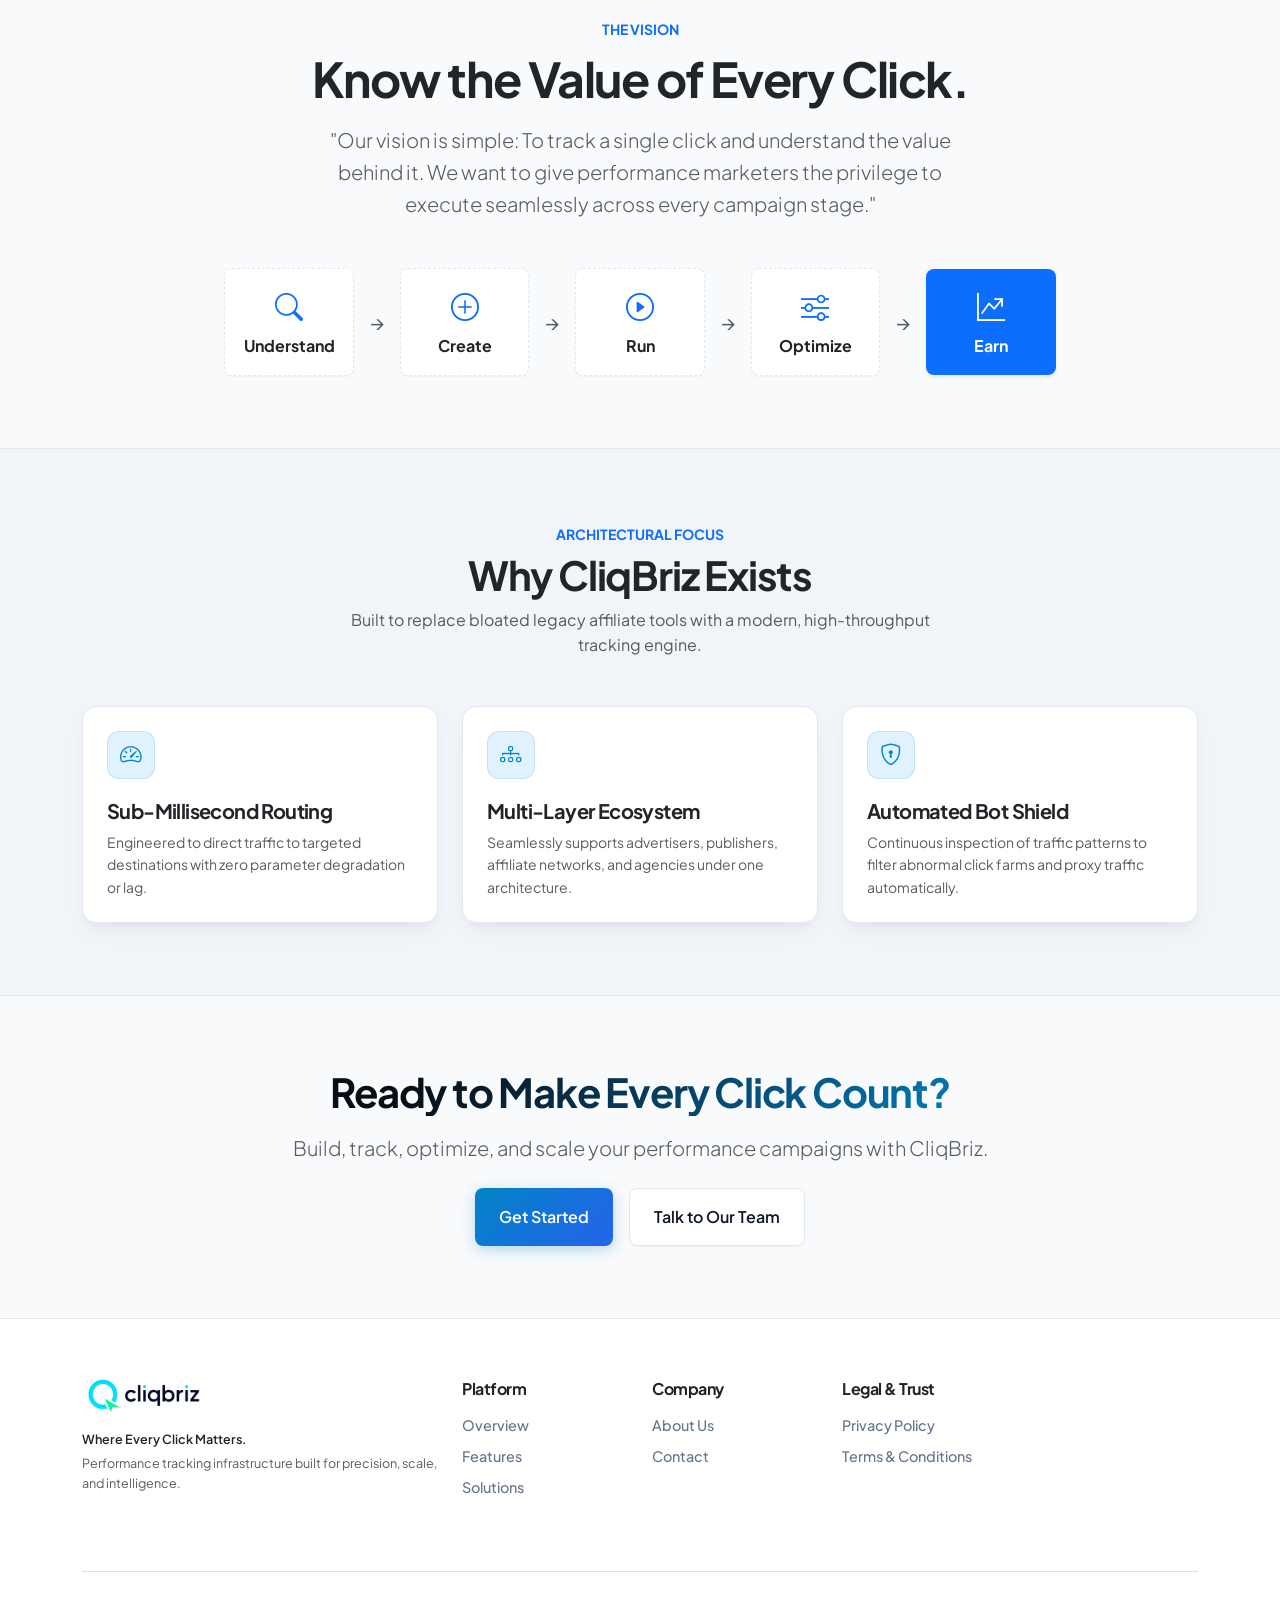
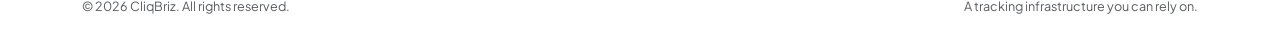
==== commit c571b33a: "Update about.html" ====
--- a/cliqbriz/about.html
+++ b/cliqbriz/about.html
@@ -12,7 +12,7 @@
   <link href="https://cdn.jsdelivr.net/npm/bootstrap@5.3.3/dist/css/bootstrap.min.css" rel="stylesheet">
   <link rel="stylesheet" href="https://cdn.jsdelivr.net/npm/bootstrap-icons@1.11.3/font/bootstrap-icons.min.css">
   
-  <!-- Custom Light Stylesheet -->
+  <!-- Shared Light Stylesheet -->
   <link rel="stylesheet" href="css/style.css">
 </head>
 <body>
@@ -43,188 +43,192 @@
   </nav>
 
   <!-- Page Header -->
-  <header class="py-5 text-center">
+  <header class="py-5 text-center bg-white border-bottom border-subtle">
     <div class="container py-lg-4">
-      <span class="badge rounded-pill bg-white border border-subtle shadow-sm mb-3 px-3 py-2 text-primary fw-semibold">
-        <i class="bi bi-compass-fill"></i> Our Purpose & Perspective
+      <span class="badge rounded-pill bg-light border border-subtle shadow-sm mb-3 px-3 py-2 text-primary fw-semibold">
+        <i class="bi bi-compass-fill me-1"></i> Core Mission & Engineering Values
       </span>
       <h1 class="display-4 fw-bold text-gradient mb-3">We Don't Measure Experience in Years.</h1>
-      <p class="lead text-muted mx-auto" style="max-width: 720px;">
+      <p class="lead text-muted mx-auto" style="max-width: 760px;">
         We count it in lessons learned, problems solved, campaigns optimized, clicks understood, and value created.
       </p>
     </div>
   </header>
 
-  <!-- Main Narrative Section: Who We Are -->
-  <section class="py-4">
-    <div class="container">
+  <!-- Section 1: Who We Are -->
+  <section class="py-5">
+    <div class="container py-lg-3">
+      <div class="row align-items-center g-5">
+        <div class="col-lg-6">
+          <div class="cb-icon-box"><i class="bi bi-person-workspace"></i></div>
+          <span class="text-primary fw-bold small text-uppercase">Built From Within</span>
+          <h2 class="display-6 fw-bold text-dark mt-1 mb-3">Who We Are</h2>
+          <p class="text-muted">
+            CliqBriz is being built by people who understand performance marketing from the inside. Our experience comes from being directly inside the performance and affiliate marketing ecosystem — learning from the industry, contributing to it, and continuously building better ways to understand performance.
+          </p>
+          <p class="text-muted mb-0">
+            We do not rely on legacy redirect loops or outdated tracking mechanics. We build modern, transparent, low-latency tracking software so performance teams can operate with full confidence.
+          </p>
+        </div>
+        <div class="col-lg-6">
+          <div class="cb-card p-4 p-md-5">
+            <h5 class="fw-bold text-dark mb-3"><i class="bi bi-lightning-charge-fill text-primary me-2"></i>The CliqBriz Standard</h5>
+            <div class="d-flex flex-column gap-3">
+              <div class="d-flex align-items-start gap-3">
+                <i class="bi bi-check-circle-fill text-primary fs-5 mt-1"></i>
+                <div>
+                  <h6 class="fw-bold text-dark mb-1">Deterministic Attribution</h6>
+                  <p class="small text-muted mb-0">Direct server-to-server validation without dropped cookie parameters.</p>
+                </div>
+              </div>
+              <div class="d-flex align-items-start gap-3">
+                <i class="bi bi-check-circle-fill text-primary fs-5 mt-1"></i>
+                <div>
+                  <h6 class="fw-bold text-dark mb-1">Low-Latency Redirects</h6>
+                  <p class="small text-muted mb-0">High-throughput request ingestion engineered to eliminate click drop-off.</p>
+                </div>
+              </div>
+              <div class="d-flex align-items-start gap-3">
+                <i class="bi bi-check-circle-fill text-primary fs-5 mt-1"></i>
+                <div>
+                  <h6 class="fw-bold text-dark mb-1">Total Transparency</h6>
+                  <p class="small text-muted mb-0">Clear postback logs for both advertisers and traffic partners.</p>
+                </div>
+              </div>
+            </div>
+          </div>
+        </div>
+      </div>
+    </div>
+  </section>
+
+  <!-- Section 2: What We Believe & How We Think -->
+  <section class="py-5 section-alt">
+    <div class="container py-lg-3">
+      <div class="text-center mb-5">
+        <span class="text-primary fw-bold small text-uppercase">Our Principles</span>
+        <h2 class="display-6 fw-bold text-dark mt-1">How We Approach Performance Infrastructure</h2>
+      </div>
+
+      <div class="row g-4">
+        <div class="col-md-6">
+          <div class="cb-card p-4 p-md-5 bg-white h-100">
+            <div class="cb-icon-box"><i class="bi bi-eye"></i></div>
+            <h4 class="fw-bold text-dark mb-3">What We Believe</h4>
+            <p class="text-muted mb-0">
+              Every click represents real intent, ad spend, and potential value. When tracking tools are unreliable or slow, everyone in the marketing chain suffers. Precision is non-negotiable — every single click deserves accurate measurement and real-time clarity.
+            </p>
+          </div>
+        </div>
+        <div class="col-md-6">
+          <div class="cb-card p-4 p-md-5 bg-white h-100">
+            <div class="cb-icon-box"><i class="bi bi-cpu"></i></div>
+            <h4 class="fw-bold text-dark mb-3">How We Think</h4>
+            <p class="text-muted mb-0">
+              Tracking software should operate like critical utility infrastructure: fast, invisible, scalable, and resilient. Our software is designed to handle extreme traffic spikes without latency, lost parameters, or discrepancies.
+            </p>
+          </div>
+        </div>
+      </div>
+    </div>
+  </section>
+
+  <!-- Section 3: Our Vision (Interactive Pipeline Flow) -->
+  <section class="py-5">
+    <div class="container py-lg-4 text-center">
       <div class="row justify-content-center">
-        <div class="col-lg-10">
-          
-          <div class="cb-card p-4 p-md-5 mb-5">
-            <div class="row align-items-center g-4">
-              <div class="col-lg-8">
-                <span class="text-primary fw-bold small text-uppercase">Inside Performance Marketing</span>
-                <h3 class="fw-bold text-dark mt-1 mb-3">Who We Are</h3>
-                <p class="text-muted">
-                  CliqBriz is being built by people who understand performance marketing from the inside. Our experience comes from living within the affiliate and performance marketing ecosystem — learning from the nuances of tracking infrastructure, addressing conversion discrepancies, and continuously building cleaner ways to evaluate campaign health.
-                </p>
-                <p class="text-muted mb-0">
-                  We don't believe in generic tools layered on top of outdated legacy architectures. We focus on building practical, deterministic software that helps advertisers, networks, agencies, and publishers execute campaigns with total confidence.
-                </p>
-              </div>
-              <div class="col-lg-4 text-center">
-                <div class="p-4 bg-light rounded border border-subtle">
-                  <div class="display-6 fw-bold text-primary mb-1"><i class="bi bi-shield-check"></i></div>
-                  <h6 class="fw-bold text-dark mb-1">Engineered for Accuracy</h6>
-                  <p class="small text-muted mb-0">Reliable attribution built for high-scale operations.</p>
-                </div>
-              </div>
-            </div>
-          </div>
-
-          <!-- Dual Philosophy Pillars -->
-          <div class="row g-4 mb-5">
-            <div class="col-md-6">
-              <div class="cb-card h-100 p-4 p-md-5">
-                <div class="cb-icon-box"><i class="bi bi-eye"></i></div>
-                <h4 class="fw-bold text-dark mb-3">What We Believe</h4>
-                <p class="text-muted mb-0">
-                  Every click represents intent, budget, and potential revenue. When tracking tools become slow, unreliable, or opaque, everyone in the value chain loses. Precision is non-negotiable — every single click deserves accurate attribution and real-time clarity.
-                </p>
-              </div>
-            </div>
-            <div class="col-md-6">
-              <div class="cb-card h-100 p-4 p-md-5">
-                <div class="cb-icon-box"><i class="bi bi-cpu"></i></div>
-                <h4 class="fw-bold text-dark mb-3">How We Think</h4>
-                <p class="text-muted mb-0">
-                  We look at performance tracking as core infrastructure: it must be fast, quiet, transparent, and resilient enough to handle high-throughput traffic spikes across the globe without latency, data drops, or unexpected downtime.
-                </p>
-              </div>
-            </div>
-          </div>
-
-          <!-- Why CliqBriz Section -->
-          <div class="cb-card p-4 p-md-5 mb-5">
-            <div class="text-center mb-4">
-              <span class="text-primary fw-bold small text-uppercase">The Architectural Difference</span>
-              <h3 class="fw-bold text-dark mt-1">Why CliqBriz?</h3>
-              <p class="text-muted mx-auto" style="max-width: 600px;">
-                Traditional affiliate software was built for simpler funnels. CliqBriz is engineered from the ground up for modern multi-parameter performance marketing.
-              </p>
-            </div>
-
-            <div class="row g-4 text-start">
-              <div class="col-md-4">
-                <div class="p-3 bg-light rounded border border-subtle h-100">
-                  <div class="text-primary fs-4 mb-2"><i class="bi bi-speedometer2"></i></div>
-                  <h6 class="fw-bold text-dark mb-1">Zero-Latency Ingestion</h6>
-                  <p class="small text-muted mb-0">Instant parameter parsing and click routing without dropped redirect hops.</p>
-                </div>
-              </div>
-              <div class="col-md-4">
-                <div class="p-3 bg-light rounded border border-subtle h-100">
-                  <div class="text-primary fs-4 mb-2"><i class="bi bi-diagram-2"></i></div>
-                  <h6 class="fw-bold text-dark mb-1">Transparent Attribution</h6>
-                  <p class="small text-muted mb-0">Clear S2S postback records that give both advertisers and publishers full visibility.</p>
-                </div>
-              </div>
-              <div class="col-md-4">
-                <div class="p-3 bg-light rounded border border-subtle h-100">
-                  <div class="text-primary fs-4 mb-2"><i class="bi bi-shield-lock"></i></div>
-                  <h6 class="fw-bold text-dark mb-1">Proactive Fraud Guard</h6>
-                  <p class="small text-muted mb-0">Automated filtering for click farms, abnormal CTIT intervals, and bot traffic.</p>
-                </div>
-              </div>
-            </div>
-          </div>
-
-        </div>
-      </div>
-    </div>
-  </section>
-
-  <!-- Vision Section & Value Pathway -->
+        <div class="col-lg-9">
+          <span class="text-primary fw-bold small text-uppercase">The Vision</span>
+          <h2 class="display-5 fw-bold text-dark mt-2 mb-3">Know the Value of Every Click.</h2>
+          <p class="lead text-muted mx-auto mb-5" style="max-width: 680px;">
+            "Our vision is simple: To track a single click and understand the value behind it. We want to give performance marketers the privilege to execute seamlessly across every campaign stage."
+          </p>
+
+          <!-- 5-Step Value Flow -->
+          <div class="row g-3 justify-content-center align-items-center">
+            <div class="col-6 col-md">
+              <div class="journey-node p-3 bg-white">
+                <div class="text-primary fs-3 mb-1"><i class="bi bi-search"></i></div>
+                <div class="fw-bold text-dark">Understand</div>
+              </div>
+            </div>
+            <div class="col-auto d-none d-md-block text-muted fs-5">&rarr;</div>
+            <div class="col-6 col-md">
+              <div class="journey-node p-3 bg-white">
+                <div class="text-primary fs-3 mb-1"><i class="bi bi-plus-circle"></i></div>
+                <div class="fw-bold text-dark">Create</div>
+              </div>
+            </div>
+            <div class="col-auto d-none d-md-block text-muted fs-5">&rarr;</div>
+            <div class="col-6 col-md">
+              <div class="journey-node p-3 bg-white">
+                <div class="text-primary fs-3 mb-1"><i class="bi bi-play-circle"></i></div>
+                <div class="fw-bold text-dark">Run</div>
+              </div>
+            </div>
+            <div class="col-auto d-none d-md-block text-muted fs-5">&rarr;</div>
+            <div class="col-6 col-md">
+              <div class="journey-node p-3 bg-white">
+                <div class="text-primary fs-3 mb-1"><i class="bi bi-sliders"></i></div>
+                <div class="fw-bold text-dark">Optimize</div>
+              </div>
+            </div>
+            <div class="col-auto d-none d-md-block text-muted fs-5">&rarr;</div>
+            <div class="col-6 col-md">
+              <div class="journey-node p-3 bg-primary text-white border-0 shadow-sm">
+                <div class="text-white fs-3 mb-1"><i class="bi bi-graph-up-arrow"></i></div>
+                <div class="fw-bold text-white">Earn</div>
+              </div>
+            </div>
+          </div>
+
+        </div>
+      </div>
+    </div>
+  </section>
+
+  <!-- Section 4: Why CliqBriz -->
   <section class="py-5 section-alt">
     <div class="container py-lg-4">
-      <div class="row justify-content-center">
-        <div class="col-lg-10 text-center">
-          
-          <span class="text-primary fw-bold small text-uppercase">Our Core Vision</span>
-          <h2 class="display-6 fw-bold text-dark mt-2 mb-3">Our Vision: Know the Value of Every Click.</h2>
-          <p class="lead text-muted mx-auto mb-5" style="max-width: 680px;">
-            "Our vision is simple: To track a single click and understand the value behind it. We want to give performance marketers the privilege to execute every stage with absolute clarity."
-          </p>
-
-          <!-- Visual Step Progression -->
-          <div class="row g-3 justify-content-center align-items-center">
-            <div class="col-6 col-md">
-              <div class="journey-node p-3">
-                <div class="text-primary fs-4 mb-1"><i class="bi bi-search"></i></div>
-                <div class="fw-bold text-dark small">Understand</div>
-              </div>
-            </div>
-            <div class="col-auto d-none d-md-block text-muted">&rarr;</div>
-            <div class="col-6 col-md">
-              <div class="journey-node p-3">
-                <div class="text-primary fs-4 mb-1"><i class="bi bi-pencil-square"></i></div>
-                <div class="fw-bold text-dark small">Create</div>
-              </div>
-            </div>
-            <div class="col-auto d-none d-md-block text-muted">&rarr;</div>
-            <div class="col-6 col-md">
-              <div class="journey-node p-3">
-                <div class="text-primary fs-4 mb-1"><i class="bi bi-play-circle"></i></div>
-                <div class="fw-bold text-dark small">Run</div>
-              </div>
-            </div>
-            <div class="col-auto d-none d-md-block text-muted">&rarr;</div>
-            <div class="col-6 col-md">
-              <div class="journey-node p-3">
-                <div class="text-primary fs-4 mb-1"><i class="bi bi-sliders"></i></div>
-                <div class="fw-bold text-dark small">Optimize</div>
-              </div>
-            </div>
-            <div class="col-auto d-none d-md-block text-muted">&rarr;</div>
-            <div class="col-6 col-md">
-              <div class="journey-node p-3 bg-primary text-white border-0 shadow-sm">
-                <div class="text-white fs-4 mb-1"><i class="bi bi-cash-coin"></i></div>
-                <div class="fw-bold text-white small">Earn</div>
-              </div>
-            </div>
-          </div>
-
-        </div>
-      </div>
-    </div>
-  </section>
-
-  <!-- Team Philosophy Section -->
-  <section class="py-5">
+      <div class="text-center mb-5">
+        <span class="text-primary fw-bold small text-uppercase">Architectural Focus</span>
+        <h2 class="display-6 fw-bold text-dark mt-1">Why CliqBriz Exists</h2>
+        <p class="text-muted mx-auto" style="max-width: 600px;">
+          Built to replace bloated legacy affiliate tools with a modern, high-throughput tracking engine.
+        </p>
+      </div>
+
+      <div class="row g-4">
+        <div class="col-md-4">
+          <div class="cb-card p-4 bg-white h-100">
+            <div class="cb-icon-box"><i class="bi bi-speedometer2"></i></div>
+            <h5 class="fw-bold text-dark">Sub-Millisecond Routing</h5>
+            <p class="text-muted small mb-0">Engineered to direct traffic to targeted destinations with zero parameter degradation or lag.</p>
+          </div>
+        </div>
+        <div class="col-md-4">
+          <div class="cb-card p-4 bg-white h-100">
+            <div class="cb-icon-box"><i class="bi bi-diagram-3"></i></div>
+            <h5 class="fw-bold text-dark">Multi-Layer Ecosystem</h5>
+            <p class="text-muted small mb-0">Seamlessly supports advertisers, publishers, affiliate networks, and agencies under one architecture.</p>
+          </div>
+        </div>
+        <div class="col-md-4">
+          <div class="cb-card p-4 bg-white h-100">
+            <div class="cb-icon-box"><i class="bi bi-shield-lock"></i></div>
+            <h5 class="fw-bold text-dark">Automated Bot Shield</h5>
+            <p class="text-muted small mb-0">Continuous inspection of traffic patterns to filter abnormal click farms and proxy traffic automatically.</p>
+          </div>
+        </div>
+      </div>
+    </div>
+  </section>
+
+  <!-- Final CTA Strip -->
+  <section class="py-5 text-center position-relative">
     <div class="container py-lg-4">
       <div class="row justify-content-center">
-        <div class="col-lg-8 text-center fade-in-up">
-          <div class="cb-card p-4 p-md-5">
-            <div class="cb-icon-box mx-auto mb-3"><i class="bi bi-people"></i></div>
-            <h3 class="fw-bold text-dark mb-3">Authentic & Grounded</h3>
-            <p class="text-muted">
-              Our experience comes from being directly inside the performance marketing and affiliate ecosystem — learning from industry shifts, identifying bottlenecks, and continuously engineering superior tracking frameworks.
-            </p>
-            <p class="text-muted small mb-0">
-              We build software designed to eliminate friction so you can focus on scaling your business.
-            </p>
-          </div>
-        </div>
-      </div>
-    </div>
-  </section>
-
-  <!-- Final CTA -->
-  <section class="py-5 section-alt text-center position-relative">
-    <div class="container py-lg-4">
-      <div class="row justify-content-center">
-        <div class="col-lg-8 fade-in-up">
+        <div class="col-lg-8">
           <h2 class="display-6 fw-bold mb-3 text-gradient">Ready to Make Every Click Count?</h2>
           <p class="lead text-muted mb-4">
             Build, track, optimize, and scale your performance campaigns with CliqBriz.
@@ -277,7 +281,7 @@
     </div>
   </footer>
 
-  <!-- Scripts -->
+  <!-- Bootstrap 5 Bundle JS -->
   <script src="https://cdn.jsdelivr.net/npm/bootstrap@5.3.3/dist/js/bootstrap.bundle.min.js"></script>
   <script src="js/script.js"></script>
 </body>
